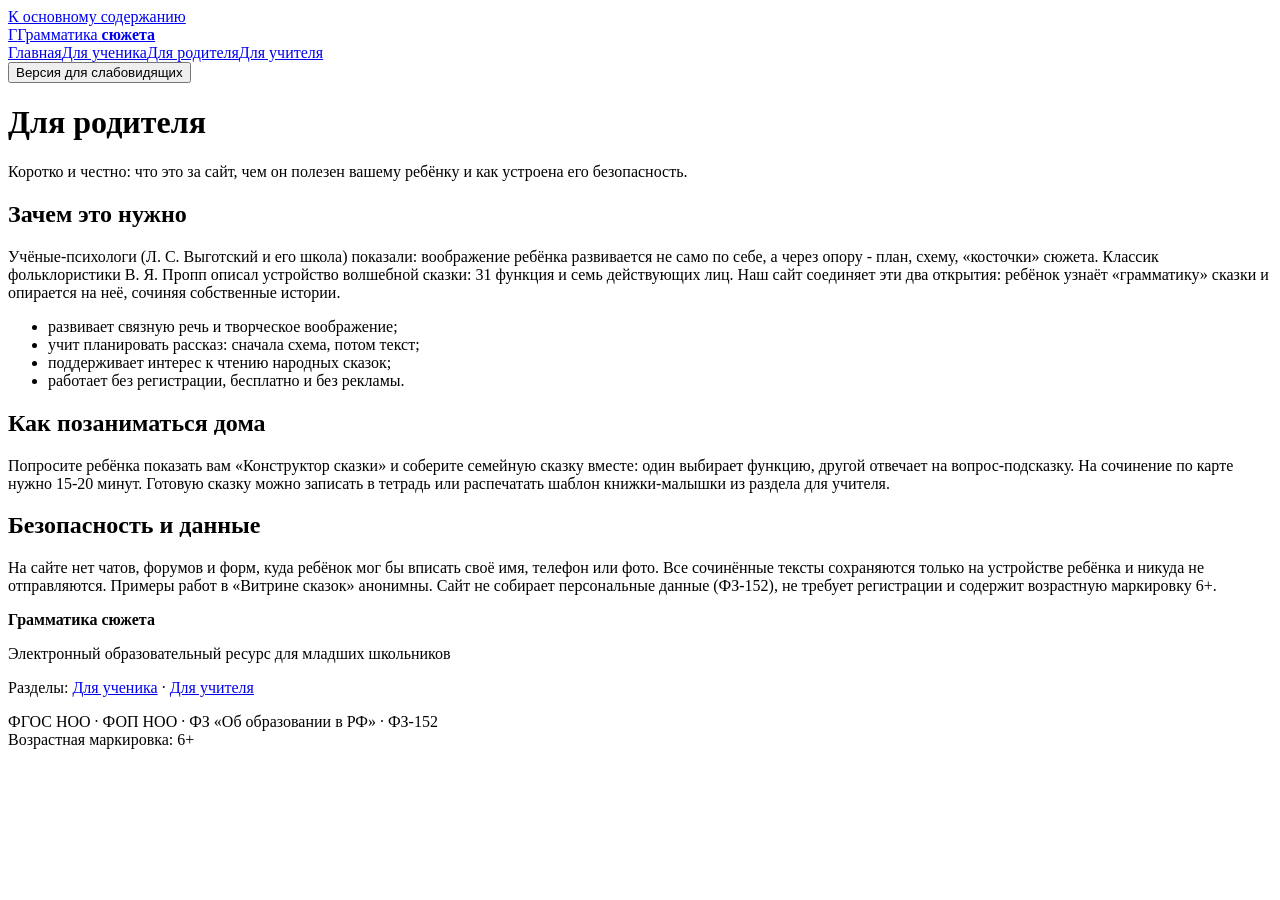
==== roditel.html @ 05c7993d "deploy: roditel.html" ====
<!DOCTYPE html>
<html lang="ru">
<head><meta charset="UTF-8"><meta name="viewport" content="width=device-width, initial-scale=1.0">
<title>Для родителя — Грамматика сюжета</title><link rel="stylesheet" href="css/style.css"></head>
<body>
<a class="skip" href="#main">К основному содержанию</a>
<header class="site-header"><div class="wrap header-row">
<a class="logo" href="index.html"><span class="logo-mark">Г</span><span class="logo-text">Грамматика<b> сюжета</b></span></a>
<nav class="main-nav" aria-label="Основная навигация">
<a href="index.html">Главная</a><a href="uchenik.html">Для ученика</a><a href="roditel.html" class="active">Для родителя</a><a href="uchitel.html">Для учителя</a>
</nav>
<button id="a11yToggle" class="btn-ghost small" type="button" aria-pressed="false">Версия для слабовидящих</button>
</div></header>
<main id="main" class="wrap">
<h1 class="page-title">Для родителя</h1>
<p class="lead">Коротко и честно: что это за сайт, чем он полезен вашему ребёнку и как устроена его безопасность.</p>
<h2>Зачем это нужно</h2>
<p>Учёные-психологи (Л. С. Выготский и его школа) показали: воображение ребёнка развивается не само по себе, а через опору - план, схему, «косточки» сюжета. Классик фольклористики В. Я. Пропп описал устройство волшебной сказки: 31 функция и семь действующих лиц. Наш сайт соединяет эти два открытия: ребёнок узнаёт «грамматику» сказки и опирается на неё, сочиняя собственные истории.</p>
<ul>
<li>развивает связную речь и творческое воображение;</li>
<li>учит планировать рассказ: сначала схема, потом текст;</li>
<li>поддерживает интерес к чтению народных сказок;</li>
<li>работает без регистрации, бесплатно и без рекламы.</li>
</ul>
<h2>Как позаниматься дома</h2>
<p>Попросите ребёнка показать вам «Конструктор сказки» и соберите семейную сказку вместе: один выбирает функцию, другой отвечает на вопрос-подсказку. На сочинение по карте нужно 15-20 минут. Готовую сказку можно записать в тетрадь или распечатать шаблон книжки-малышки из раздела для учителя.</p>
<h2>Безопасность и данные</h2>
<p>На сайте нет чатов, форумов и форм, куда ребёнок мог бы вписать своё имя, телефон или фото. Все сочинённые тексты сохраняются только на устройстве ребёнка и никуда не отправляются. Примеры работ в «Витрине сказок» анонимны. Сайт не собирает персональные данные (ФЗ-152), не требует регистрации и содержит возрастную маркировку 6+.</p>
</main>
<footer class="site-footer"><div class="wrap footer-row">
<div><p><b>Грамматика сюжета</b></p><p>Электронный образовательный ресурс для младших школьников</p></div>
<div><p>Разделы: <a href="uchenik.html">Для ученика</a> · <a href="uchitel.html">Для учителя</a></p></div>
<div><p>ФГОС НОО · ФОП НОО · ФЗ «Об образовании в РФ» · ФЗ-152<br>Возрастная маркировка: 6+</p></div>
</div></footer>
<script src="js/app.js"></script>
<script src="js/hero.js"></script>
</body>
</html>
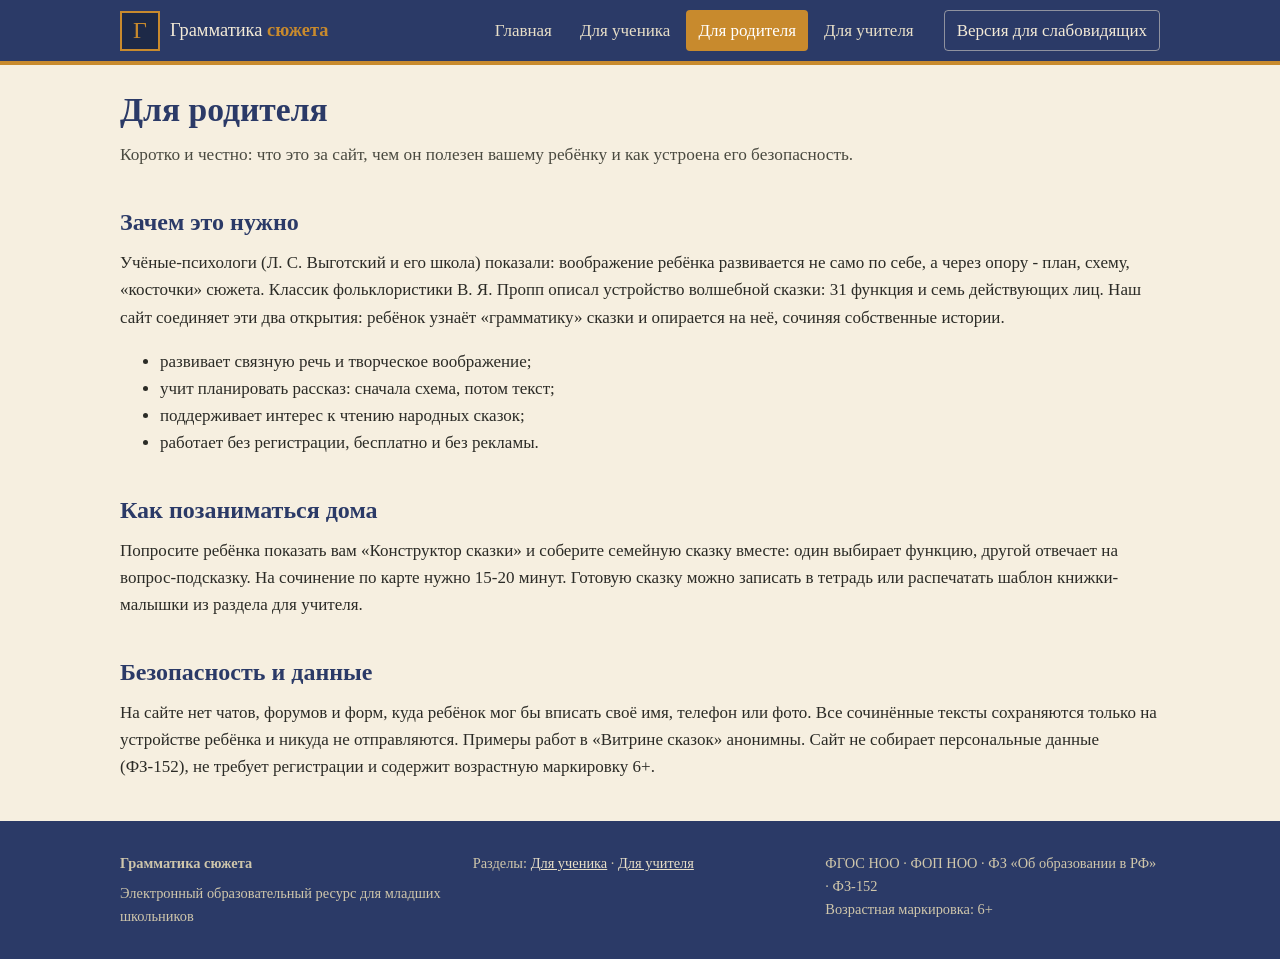
==== commit 0c8e9e11: "style: средние тире вместо длинных" ====
--- a/roditel.html
+++ b/roditel.html
@@ -1,7 +1,7 @@
 <!DOCTYPE html>
 <html lang="ru">
 <head><meta charset="UTF-8"><meta name="viewport" content="width=device-width, initial-scale=1.0">
-<title>Для родителя — Грамматика сюжета</title><link rel="stylesheet" href="css/style.css"></head>
+<title>Для родителя – Грамматика сюжета</title><link rel="stylesheet" href="css/style.css"></head>
 <body>
 <a class="skip" href="#main">К основному содержанию</a>
 <header class="site-header"><div class="wrap header-row">
--- a/css/style.css
+++ b/css/style.css
@@ -0,0 +1,193 @@
+:root{
+  --paper:#f6efe0; --paper2:#efe4cc; --ink:#2b2b26; --navy:#2b3a67; --navy2:#1d2947;
+  --ochre:#c88a2d; --ochre2:#a8721f; --red:#8e3b2f; --green:#4e6b48; --line:#d8c9a6;
+  --card:#fffaf0; --shadow:0 2px 10px rgba(43,58,103,.10);
+}
+*{box-sizing:border-box}
+html{scroll-behavior:smooth}
+body{margin:0;background:var(--paper);color:var(--ink);font:17px/1.6 Georgia,'Times New Roman',serif}
+.wrap{max-width:1080px;margin:0 auto;padding:0 20px}
+h1,h2,h3,h4{font-family:'Palatino Linotype',Palatino,Georgia,serif;color:var(--navy);line-height:1.25}
+h1{font-size:2.1rem;margin:.3em 0} h2{font-size:1.5rem;margin:1.6em 0 .5em} h3{font-size:1.2rem;margin:1.2em 0 .4em}
+p{margin:.5em 0}
+a{color:var(--navy)}
+.skip{position:absolute;left:-999px;top:0;background:var(--navy);color:#fff;padding:8px 14px;z-index:99}
+.skip:focus{left:8px;top:8px}
+.site-header{background:var(--navy);color:#f3ead7;border-bottom:4px solid var(--ochre)}
+.header-row{display:flex;align-items:center;gap:18px;flex-wrap:wrap;padding:10px 20px}
+.logo{display:flex;align-items:center;gap:10px;color:#f3ead7;text-decoration:none;font-size:1.15rem}
+.logo-mark{display:inline-flex;align-items:center;justify-content:center;width:40px;height:40px;border:2px solid var(--ochre);color:var(--ochre);font-size:1.5rem;font-family:'Palatino Linotype',serif;background:var(--navy2)}
+.logo-text b{color:var(--ochre);font-weight:600}
+.main-nav{display:flex;gap:4px;flex-wrap:wrap;margin-left:auto}
+.main-nav a{color:#e8dfc8;text-decoration:none;padding:7px 12px;border-radius:4px}
+.main-nav a:hover{background:rgba(255,255,255,.12)}
+.main-nav a.active{background:var(--ochre);color:#fff}
+.btn-ghost{background:transparent;border:1px solid rgba(243,234,215,.5);color:#f3ead7;padding:6px 12px;border-radius:4px;cursor:pointer;font:inherit}
+.btn-ghost:hover{background:rgba(255,255,255,.12)}
+.btn{display:inline-block;background:var(--ochre);color:#fff;border:none;padding:9px 18px;border-radius:4px;cursor:pointer;font:inherit;text-decoration:none}
+.btn:hover{background:var(--ochre2)}
+.btn-outline{display:inline-block;background:transparent;border:1.5px solid var(--navy);color:var(--navy);padding:8px 16px;border-radius:4px;cursor:pointer;font:inherit}
+.btn-outline:hover{background:var(--navy);color:#fff}
+.btn.small{padding:5px 10px;font-size:.85rem}
+.page-title{margin-top:24px}
+.lead{font-size:1.08rem;color:#4a4a40;max-width:52em}
+.hero{display:grid;grid-template-columns:1.4fr 1fr;gap:26px;align-items:center;padding:34px 0 10px}
+.hero h1{font-size:2.3rem}
+.hero .subtitle{color:var(--ochre2);font-style:italic;font-size:1.1rem}
+.door{display:block;background:var(--card);border:1px solid var(--line);border-left:5px solid var(--ochre);border-radius:6px;padding:18px 20px;text-decoration:none;color:var(--ink);box-shadow:var(--shadow);transition:transform .15s ease}
+.door:hover{transform:translateY(-2px)}
+.door h3{margin:0 0 6px;color:var(--navy)}
+.door p{margin:0;color:#55534a;font-size:.95rem}
+.doors{display:grid;grid-template-columns:repeat(3,1fr);gap:16px;margin:26px 0}
+.tabs{display:flex;gap:8px;flex-wrap:wrap;margin:18px 0}
+.tab{background:var(--paper2);border:1px solid var(--line);border-bottom:none;padding:9px 16px;border-radius:6px 6px 0 0;cursor:pointer;font:inherit;color:var(--navy)}
+.tab.active{background:var(--card);font-weight:bold;border-color:var(--ochre)}
+.tabpanel{background:var(--card);border:1px solid var(--line);border-radius:0 6px 6px 6px;padding:22px 26px;box-shadow:var(--shadow)}
+.tabpanel[hidden]{display:none}
+.cards{display:grid;grid-template-columns:repeat(auto-fill,minmax(250px,1fr));gap:14px;margin:14px 0}
+.fcard{background:var(--paper);border:1px solid var(--line);border-radius:6px;padding:12px 14px;position:relative}
+.fcard .num{position:absolute;top:-10px;left:12px;background:var(--navy);color:#fff;border-radius:50%;width:26px;height:26px;display:flex;align-items:center;justify-content:center;font-size:.8rem}
+.fcard h4{margin:6px 0 4px;font-size:1rem}
+.fcard p{margin:0;font-size:.88rem;color:#55534a}
+.task{background:var(--paper);border:1px solid var(--line);border-radius:6px;padding:18px 20px;margin:16px 0}
+.task h3{margin-top:0}
+.task .hint{font-size:.88rem;color:#77746a;font-style:italic}
+.feedback{margin-top:10px;padding:8px 12px;border-radius:4px;display:none}
+.feedback.ok{display:block;background:#e7efe4;color:var(--green);border:1px solid #bcd3b4}
+.feedback.bad{display:block;background:#f3e2de;color:var(--red);border:1px solid #dcb8b0}
+.chip{display:inline-block;background:var(--card);border:1.5px solid var(--navy);border-radius:20px;padding:6px 14px;margin:4px;cursor:pointer;font:inherit;font-size:.95rem}
+.chip:hover{background:#eef0f7}
+.chip.used{opacity:.35;pointer-events:none}
+.chip.correct{background:var(--green);border-color:var(--green);color:#fff}
+.chip.wrong{background:var(--red);border-color:var(--red);color:#fff}
+.order-slot{min-height:46px;border:1.5px dashed var(--line);border-radius:4px;margin:6px 0;padding:8px 10px;background:#fbf6ea;display:flex;align-items:center;gap:8px}
+.order-slot .slot-num{background:var(--navy);color:#fff;border-radius:4px;min-width:26px;height:26px;display:inline-flex;align-items:center;justify-content:center;font-size:.8rem}
+select,input[type=text],textarea{font:inherit;padding:8px 10px;border:1px solid var(--line);border-radius:4px;background:#fff;width:100%;max-width:560px}
+textarea{min-height:120px}
+.quiz-q{margin:16px 0}
+.quiz-q p{font-weight:bold}
+.quiz-opt{display:block;margin:4px 0}
+.story-map{counter-reset:step;margin:10px 0;padding-left:0;list-style:none}
+.story-map li{counter-increment:step;position:relative;padding:8px 0 8px 46px;border-left:2px solid var(--ochre);margin-left:14px}
+.story-map li::before{content:counter(step);position:absolute;left:-14px;top:8px;width:26px;height:26px;background:var(--ochre);color:#fff;border-radius:50%;display:flex;align-items:center;justify-content:center;font-size:.85rem}
+.aud{border:none;background:none;cursor:pointer;font-size:.9rem;color:var(--navy);text-decoration:underline;padding:0}
+.progress-path{background:var(--navy2);color:#e8dfc8;border-radius:6px;padding:14px 18px;margin:16px 0;display:flex;align-items:center;gap:14px;flex-wrap:wrap}
+.progress-path b{color:var(--ochre)}
+.progress-bar{flex:1;min-width:160px;height:12px;background:rgba(255,255,255,.15);border-radius:6px;overflow:hidden}
+.progress-bar i{display:block;height:100%;background:var(--ochre);width:0;transition:width .4s}
+.match-row{display:flex;gap:10px;align-items:center;flex-wrap:wrap;margin:8px 0}
+.match-row .label{min-width:220px}
+.note{border-left:4px solid var(--ochre);background:var(--paper2);padding:12px 16px;border-radius:0 6px 6px 0;margin:14px 0}
+.note b{color:var(--navy)}
+footer.site-footer{margin-top:40px;background:var(--navy);color:#cfc6ab;padding:24px 0;font-size:.9rem}
+.footer-row{display:grid;grid-template-columns:repeat(3,1fr);gap:18px}
+footer a{color:#e8dfc8}
+/* Версия для слабовидящих */
+body.a11y{background:#fff;color:#000;font-size:1.35em;line-height:1.8}
+body.a11y .site-header,body.a11y footer.site-footer{background:#000;color:#fff}
+body.a11y h1,body.a11y h2,body.a11y h3,body.a11y h4{color:#000}
+body.a11y .tabpanel,body.a11y .task,body.a11y .fcard,body.a11y .door,body.a11y .note{background:#fff;border:2px solid #000}
+body.a11y .tab{background:#fff;border:2px solid #000;color:#000}
+body.a11y .tab.active{background:#000;color:#fff;font-weight:normal}
+body.a11y .main-nav a{color:#fff}
+body.a11y .btn{background:#000;border:2px solid #000}
+body.a11y img{filter:grayscale(1)}
+@media(max-width:820px){.hero{grid-template-columns:1fr}.doors{grid-template-columns:1fr}.footer-row{grid-template-columns:1fr}.header-row{gap:10px}}
+@media print{.site-header,.site-footer,.tabs,.btn,.progress-path{display:none}}
+
+/* Кнопка прослушивания */
+.speech-btn{background:none;border:1px solid var(--line);border-radius:8px;padding:2px 10px;cursor:pointer;font-size:.85em;color:var(--navy)}
+.speech-btn:hover{background:var(--card)}
+.speech-btn[aria-pressed="true"]{background:var(--ochre);color:#fff;border-color:var(--ochre)}
+
+/* Путь героя */
+.hero-path{display:flex;flex-wrap:wrap;gap:6px;margin:10px 0}
+.hero-path .step{width:34px;height:34px;border-radius:50%;display:flex;align-items:center;justify-content:center;font-size:.75em;border:2px solid var(--line);background:var(--card);color:#b7ab8f;font-family:sans-serif}
+.hero-path .step.done{border-color:var(--ochre);background:var(--ochre);color:#fff}
+
+/* Отрывки и выборы */
+.excerpt{background:var(--card);border-left:4px solid var(--ochre);padding:10px 14px;margin:8px 0;font-style:italic}
+.excerpt .who{display:block;font-style:normal;font-size:.85em;color:#7a7154}
+.task select,.task input[type=text]{font:inherit;padding:6px 8px;border:1px solid var(--line);border-radius:8px;background:#fff;max-width:100%}
+.task .row{margin:6px 0}
+.score{font-family:sans-serif;font-size:.95em;color:var(--navy);margin-top:8px}
+.restart{margin-left:10px}
+
+/* Кубики */
+.dice-row{display:flex;gap:16px;flex-wrap:wrap;margin:10px 0}
+.dice{flex:1 1 180px;background:var(--card);border:2px solid var(--navy);border-radius:14px;padding:12px;text-align:center;min-height:96px;display:flex;flex-direction:column;justify-content:center}
+.dice .d-label{font-size:.8em;text-transform:uppercase;letter-spacing:.08em;color:#7a7154;font-family:sans-serif}
+.dice .d-value{font-size:1.15em;color:var(--navy);font-weight:bold;margin-top:4px}
+.dice.thrown{animation:shake .4s}
+@keyframes shake{25%{transform:rotate(-2deg)}75%{transform:rotate(2deg)}}
+
+/* Конструктор сказки */
+.builder-line{display:flex;align-items:center;gap:10px;margin:8px 0;padding:8px 10px;background:var(--card);border:1px solid var(--line);border-radius:10px}
+.builder-line .b-num{width:30px;height:30px;border-radius:50%;background:var(--navy);color:#fff;display:flex;align-items:center;justify-content:center;font-family:sans-serif;font-size:.8em;flex:none}
+.builder-line select{flex:1}
+.builder-line .b-help{font-size:.85em;color:#7a7154}
+.builder-out{background:var(--card);border:2px dashed var(--ochre);border-radius:12px;padding:14px;margin-top:12px}
+textarea.tale{width:100%;min-height:180px;font:inherit;padding:10px;border:1px solid var(--line);border-radius:10px;background:#fff}
+.task .btn{margin-top:8px}
+.cubes{display:flex;gap:12px;flex-wrap:wrap;margin:10px 0}
+.cube{flex:1 1 150px;background:var(--card);border:2px solid var(--navy);border-radius:14px;padding:14px;text-align:center;min-height:80px;display:flex;align-items:center;justify-content:center;font-weight:bold}
+.constructor .step{display:flex;gap:10px;align-items:flex-start;margin:8px 0;padding:10px;border:1px solid var(--line);border-radius:10px;background:var(--card)}
+.constructor .step .num{min-width:30px;height:30px;border-radius:50%;background:var(--navy);color:#fff;display:flex;align-items:center;justify-content:center;font-family:sans-serif;font-size:.85em}
+.constructor textarea{flex:1}
+details.func-card{border:1px solid var(--line);border-radius:10px;background:var(--card);margin:6px 0;padding:8px 12px}
+details.func-card summary{cursor:pointer;font-weight:bold;color:var(--navy)}
+details.func-card .ex{color:#5a5240;font-style:italic}
+
+/* Версия для слабовидящих */
+body.a11y{background:#fff;color:#000;font-size:20px;line-height:1.8}
+body.a11y .site-header{background:#fff;color:#000;border-bottom:3px solid #000}
+body.a11y .logo,body.a11y .main-nav a,body.a11y .main-nav a.active{color:#000;border-color:#000}
+body.a11y h1,body.a11y h2,body.a11y h3,body.a11y h4{color:#000}
+body.a11y .card,body.a11y .fcard,body.a11y .task,body.a11y details.func-card,body.a11y .excerpt{background:#fff;border-color:#000}
+body.a11y img{max-width:100%;filter:grayscale(1)}
+body.a11y .btn,body.a11y .chip,body.a11y .tab{border:2px solid #000}
+
+/* Версия для слабовидящих */
+body.a11y{background:#fff;color:#000;font-size:22px}
+body.a11y .site-header{background:#000;color:#fff;border-bottom:4px solid #000}
+body.a11y .logo-text,body.a11y .main-nav a{color:#fff}
+body.a11y h1,body.a11y h2,body.a11y h3,body.a11y h4{color:#000}
+body.a11y .fcard,details.func-card,.task,.constructor .step{background:#fff;border-color:#000}
+body.a11y .btn,body.a11y .tab.active{background:#000;color:#ffd700}
+body.a11y img{filter:contrast(1.1)}
+body.a11y .lead,body.a11y p{color:#000}
+
+
+/* Главная: шапка-герой */
+.section{padding:26px 0}
+.overline{font-family:sans-serif;font-size:.78rem;letter-spacing:.14em;text-transform:uppercase;color:var(--ochre2);margin:0}
+.hero-grid{display:grid;grid-template-columns:1.4fr .9fr;gap:30px;align-items:center}
+.accent{color:var(--ochre)}
+.hero-actions{display:flex;gap:12px;flex-wrap:wrap;margin:16px 0 20px}
+.btn.primary{background:var(--red)}
+.btn.primary:hover{background:#7a3126}
+.hero-facts{list-style:none;display:flex;flex-wrap:wrap;gap:10px 22px;margin:6px 0 0;padding:0;font-size:.95rem;color:#55534a}
+.hero-facts b{color:var(--navy);font-size:1.15rem;margin-right:4px}
+/* Книжка-обложка */
+.hero-art{display:flex;justify-content:center}
+.book{perspective:600px}
+.book-cover{width:210px;min-height:150px;background:linear-gradient(160deg,var(--paper2),#e6d5b0);border:2px solid var(--ochre);border-radius:4px 10px 10px 4px;box-shadow:var(--shadow),inset 6px 0 0 rgba(168,114,31,.25);padding:18px 18px 16px 26px;display:flex;flex-wrap:wrap;align-items:baseline;column-gap:6px;transform:rotate(-1.5deg)}
+.book-cover .book-title{margin:0;font-style:italic;color:var(--red);text-align:left}
+.book-cover .book-title::first-letter{float:left;font-size:2.5em;line-height:.85;padding:2px 6px 0 0;font-style:normal;font-family:'Palatino Linotype',serif}
+.book-cover p{margin:0;font-style:italic;color:#6b5c3f;font-size:.95rem;max-width:120px}
+/* Карточки «Три дороги» */
+.cards .card{display:block;background:var(--card);border:1px solid var(--line);border-radius:8px;padding:18px 20px;text-decoration:none;color:var(--ink);box-shadow:var(--shadow);transition:transform .15s ease}
+.cards .card:hover{transform:translateY(-3px)}
+.card-emoji{font-size:1.6rem}
+.cards .card h3{margin:.3em 0 .2em;color:var(--navy)}
+.cards .card p{font-size:.92rem;color:#55534a;margin:.2em 0 .6em}
+.card-link{color:var(--ochre2);font-weight:bold;font-size:.9rem}
+.cards.three{grid-template-columns:repeat(3,1fr)}
+@media(max-width:820px){.hero-grid{grid-template-columns:1fr}.cards.three{grid-template-columns:1fr}}
+/* Слабовидящим: новые блоки */
+body.a11y .hero-facts b{color:#000}
+body.a11y .book-cover{background:#fff;border-color:#000;box-shadow:none}
+body.a11y .book-cover .book-title{margin:0;font-style:italic;color:var(--red);text-align:left}
+.book-cover .book-title::first-letter{float:left;font-size:2.5em;line-height:.85;padding:2px 6px 0 0;font-style:normal;font-family:'Palatino Linotype',serif}
+body.a11y .card-link,body.a11y .overline,body.a11y .accent{color:#000}
+body.a11y .cards .card,body.a11y .btn.primary{background:#fff;border:2px solid #000;color:#000}
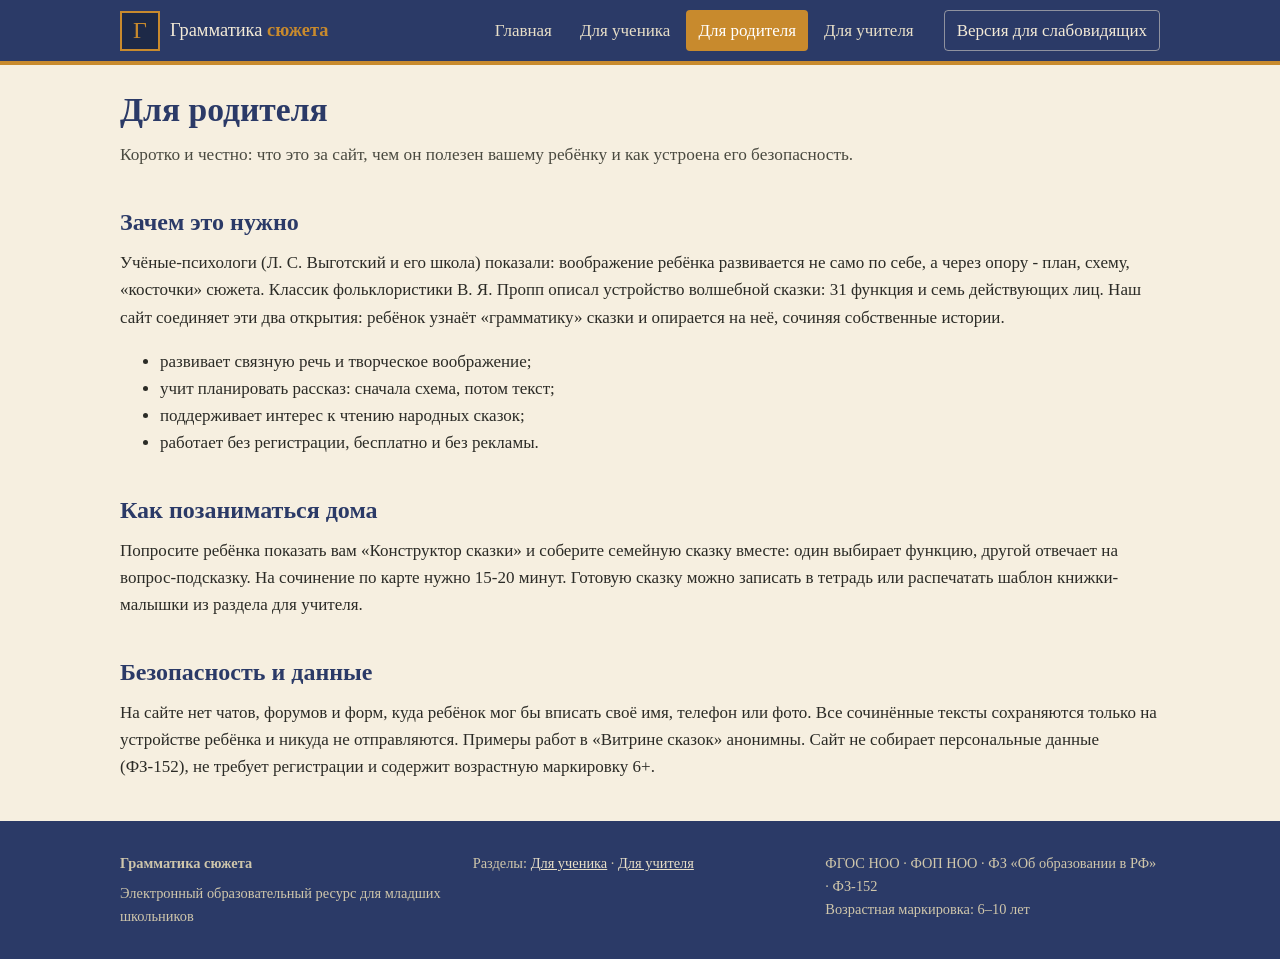
==== commit 7cff3d80: "uchenik: полная теория, 31 функция, картины, читалка" ====
--- a/roditel.html
+++ b/roditel.html
@@ -30,7 +30,7 @@
 <footer class="site-footer"><div class="wrap footer-row">
 <div><p><b>Грамматика сюжета</b></p><p>Электронный образовательный ресурс для младших школьников</p></div>
 <div><p>Разделы: <a href="uchenik.html">Для ученика</a> · <a href="uchitel.html">Для учителя</a></p></div>
-<div><p>ФГОС НОО · ФОП НОО · ФЗ «Об образовании в РФ» · ФЗ-152<br>Возрастная маркировка: 6+</p></div>
+<div><p>ФГОС НОО · ФОП НОО · ФЗ «Об образовании в РФ» · ФЗ-152<br>Возрастная маркировка: 6–10 лет</p></div>
 </div></footer>
 <script src="js/app.js"></script>
 <script src="js/hero.js"></script>
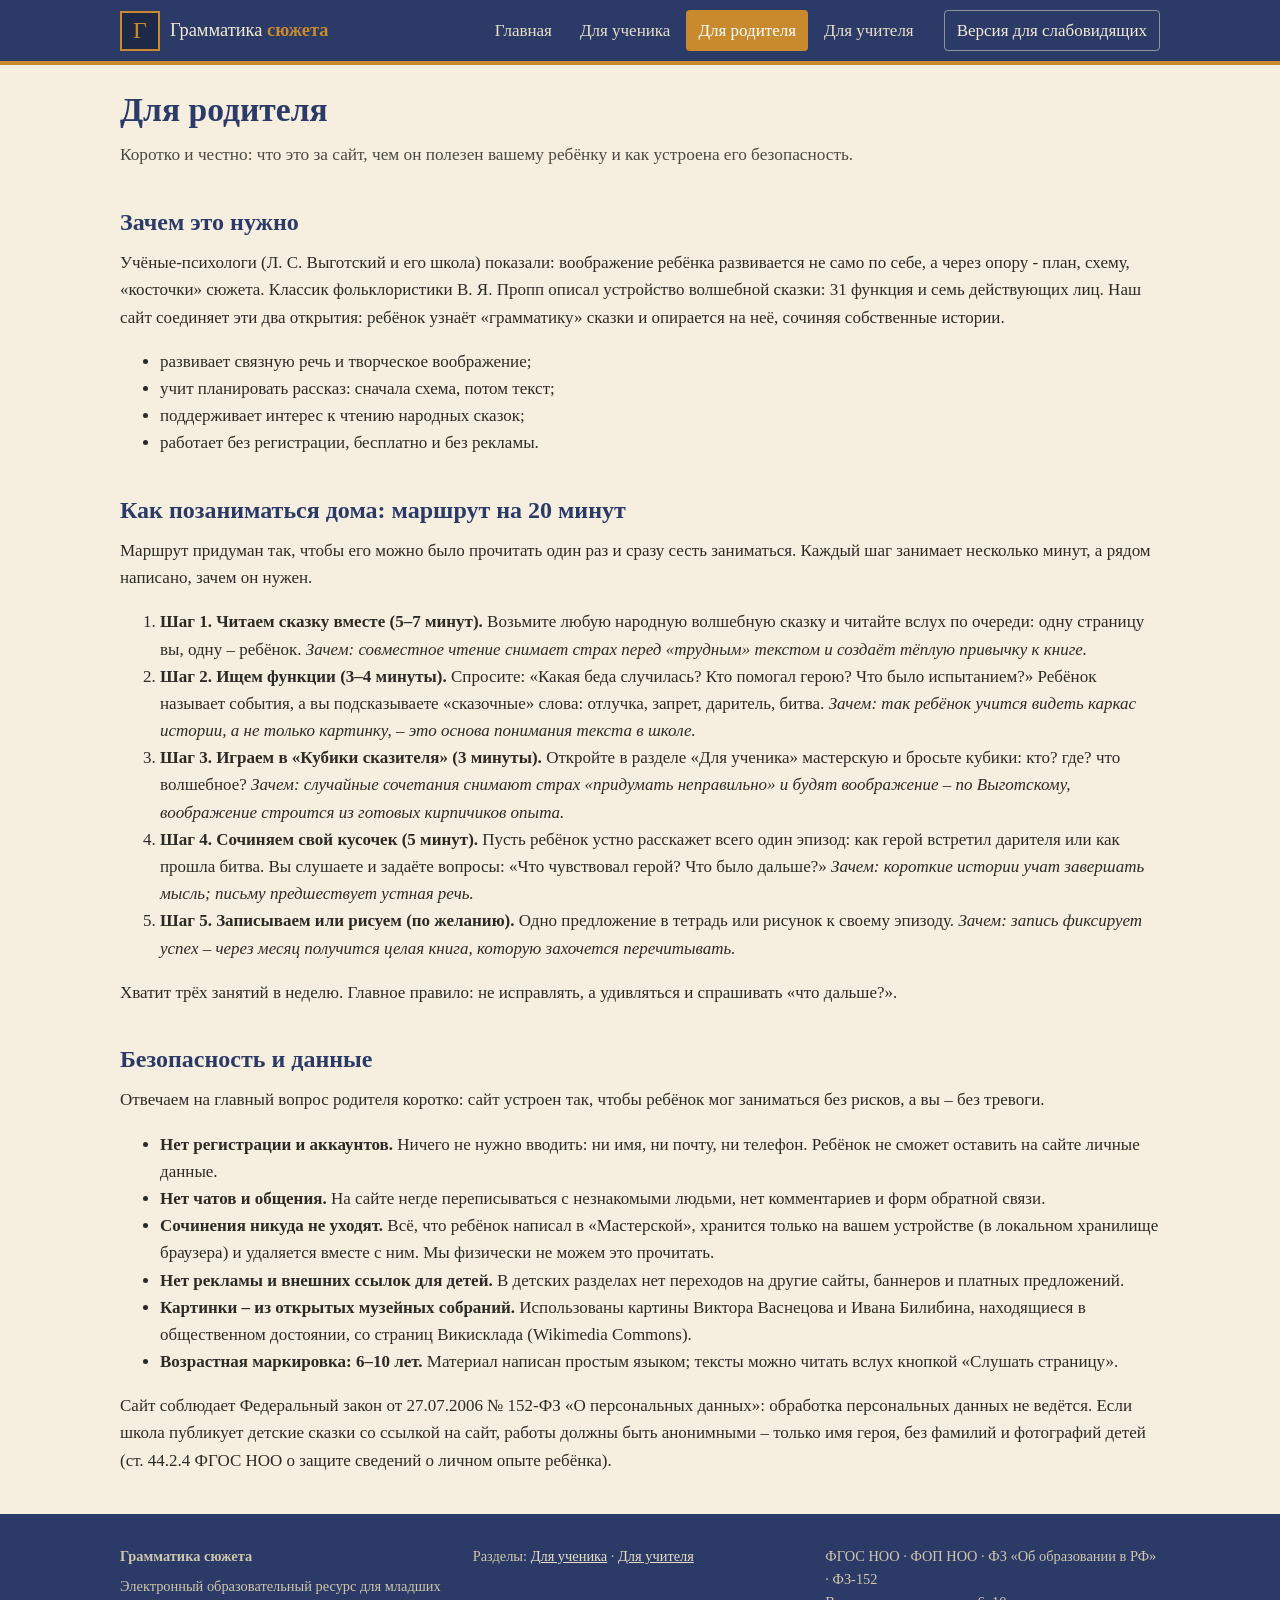
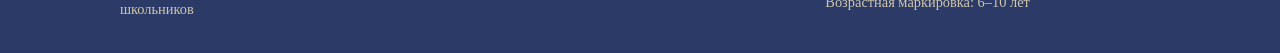
==== commit a99ae393: "content: мастерская, родителям, учителям + КТП" ====
--- a/roditel.html
+++ b/roditel.html
@@ -22,10 +22,27 @@
 <li>поддерживает интерес к чтению народных сказок;</li>
 <li>работает без регистрации, бесплатно и без рекламы.</li>
 </ul>
-<h2>Как позаниматься дома</h2>
-<p>Попросите ребёнка показать вам «Конструктор сказки» и соберите семейную сказку вместе: один выбирает функцию, другой отвечает на вопрос-подсказку. На сочинение по карте нужно 15-20 минут. Готовую сказку можно записать в тетрадь или распечатать шаблон книжки-малышки из раздела для учителя.</p>
+<h2>Как позаниматься дома: маршрут на 20 минут</h2>
+<p>Маршрут придуман так, чтобы его можно было прочитать один раз и сразу сесть заниматься. Каждый шаг занимает несколько минут, а рядом написано, зачем он нужен.</p>
+<ol class="steps-parent">
+<li><b>Шаг 1. Читаем сказку вместе (5–7 минут).</b> Возьмите любую народную волшебную сказку и читайте вслух по очереди: одну страницу вы, одну – ребёнок. <i>Зачем: совместное чтение снимает страх перед «трудным» текстом и создаёт тёплую привычку к книге.</i></li>
+<li><b>Шаг 2. Ищем функции (3–4 минуты).</b> Спросите: «Какая беда случилась? Кто помогал герою? Что было испытанием?» Ребёнок называет события, а вы подсказываете «сказочные» слова: отлучка, запрет, даритель, битва. <i>Зачем: так ребёнок учится видеть каркас истории, а не только картинку, – это основа понимания текста в школе.</i></li>
+<li><b>Шаг 3. Играем в «Кубики сказителя» (3 минуты).</b> Откройте в разделе «Для ученика» мастерскую и бросьте кубики: кто? где? что волшебное? <i>Зачем: случайные сочетания снимают страх «придумать неправильно» и будят воображение – по Выготскому, воображение строится из готовых кирпичиков опыта.</i></li>
+<li><b>Шаг 4. Сочиняем свой кусочек (5 минут).</b> Пусть ребёнок устно расскажет всего один эпизод: как герой встретил дарителя или как прошла битва. Вы слушаете и задаёте вопросы: «Что чувствовал герой? Что было дальше?» <i>Зачем: короткие истории учат завершать мысль; письму предшествует устная речь.</i></li>
+<li><b>Шаг 5. Записываем или рисуем (по желанию).</b> Одно предложение в тетрадь или рисунок к своему эпизоду. <i>Зачем: запись фиксирует успех – через месяц получится целая книга, которую захочется перечитывать.</i></li>
+</ol>
+<p>Хватит трёх занятий в неделю. Главное правило: не исправлять, а удивляться и спрашивать «что дальше?».</p>
 <h2>Безопасность и данные</h2>
-<p>На сайте нет чатов, форумов и форм, куда ребёнок мог бы вписать своё имя, телефон или фото. Все сочинённые тексты сохраняются только на устройстве ребёнка и никуда не отправляются. Примеры работ в «Витрине сказок» анонимны. Сайт не собирает персональные данные (ФЗ-152), не требует регистрации и содержит возрастную маркировку 6+.</p>
+<p>Отвечаем на главный вопрос родителя коротко: сайт устроен так, чтобы ребёнок мог заниматься без рисков, а вы – без тревоги.</p>
+<ul>
+<li><b>Нет регистрации и аккаунтов.</b> Ничего не нужно вводить: ни имя, ни почту, ни телефон. Ребёнок не сможет оставить на сайте личные данные.</li>
+<li><b>Нет чатов и общения.</b> На сайте негде переписываться с незнакомыми людьми, нет комментариев и форм обратной связи.</li>
+<li><b>Сочинения никуда не уходят.</b> Всё, что ребёнок написал в «Мастерской», хранится только на вашем устройстве (в локальном хранилище браузера) и удаляется вместе с ним. Мы физически не можем это прочитать.</li>
+<li><b>Нет рекламы и внешних ссылок для детей.</b> В детских разделах нет переходов на другие сайты, баннеров и платных предложений.</li>
+<li><b>Картинки – из открытых музейных собраний.</b> Использованы картины Виктора Васнецова и Ивана Билибина, находящиеся в общественном достоянии, со страниц Викисклада (Wikimedia Commons).</li>
+<li><b>Возрастная маркировка: 6–10 лет.</b> Материал написан простым языком; тексты можно читать вслух кнопкой «Слушать страницу».</li>
+</ul>
+<p>Сайт соблюдает Федеральный закон от 27.07.2006 № 152-ФЗ «О персональных данных»: обработка персональных данных не ведётся. Если школа публикует детские сказки со ссылкой на сайт, работы должны быть анонимными – только имя героя, без фамилий и фотографий детей (ст. 44.2.4 ФГОС НОО о защите сведений о личном опыте ребёнка).</p>
 </main>
 <footer class="site-footer"><div class="wrap footer-row">
 <div><p><b>Грамматика сюжета</b></p><p>Электронный образовательный ресурс для младших школьников</p></div>
--- a/css/style.css
+++ b/css/style.css
@@ -191,3 +191,30 @@
 .book-cover .book-title::first-letter{float:left;font-size:2.5em;line-height:.85;padding:2px 6px 0 0;font-style:normal;font-family:'Palatino Linotype',serif}
 body.a11y .card-link,body.a11y .overline,body.a11y .accent{color:#000}
 body.a11y .cards .card,body.a11y .btn.primary{background:#fff;border:2px solid #000;color:#000}
+
+/* Раздел «Для ученика»: карточки функций, роли, картинки, читалка */
+.propp-grid{display:grid;grid-template-columns:repeat(auto-fill,minmax(250px,1fr));gap:12px;margin:16px 0}
+.pcard{background:var(--card);border:1px solid var(--line);border-radius:8px;padding:12px 14px;box-shadow:var(--shadow)}
+.pcard .phead{display:flex;align-items:center;gap:10px;margin-bottom:6px}
+.pcard .pnum{min-width:34px;height:34px;border-radius:50%;background:var(--navy);color:#fff;display:flex;align-items:center;justify-content:center;font-family:sans-serif;font-size:.8rem}
+.pcard p{margin:.3em 0;font-size:.95rem}
+.pcard .ex,.role-card .ex{color:var(--ochre2);font-style:italic;font-size:.88rem;margin:.35em 0 0}
+.role-grid{display:grid;grid-template-columns:repeat(auto-fill,minmax(240px,1fr));gap:12px;margin:16px 0}
+.role-card{background:var(--card);border:1px solid var(--line);border-left:5px solid var(--red);border-radius:8px;padding:12px 14px;box-shadow:var(--shadow)}
+.role-card b{color:var(--navy)}
+.role-card p{margin:.3em 0;font-size:.95rem}
+figure.pic{margin:20px 0;display:flex;flex-direction:column;align-items:center}
+figure.pic img{max-width:min(520px,100%);height:auto;border-radius:10px;box-shadow:var(--shadow);border:6px solid var(--card)}
+figure.pic figcaption{max-width:560px;text-align:center;font-size:.92rem;color:#55534a;margin-top:8px}
+.dict{margin:14px 0}
+.dict dt{font-weight:700;color:var(--navy);margin-top:.6em}
+.dict dd{margin:.15em 0 0 1.4em}
+.speech-wrap{display:flex;align-items:center;gap:12px;margin:14px 0;flex-wrap:wrap}
+.speech-btn{background:var(--navy);color:#fff;border:none;border-radius:20px;padding:9px 20px;font:inherit;cursor:pointer}
+.speech-btn:hover{background:var(--navy2)}
+.speech-hint{color:#7a7466;font-size:.9rem;font-style:italic}
+.reading{background:linear-gradient(transparent 30%,rgba(200,138,45,.28) 30% 90%,transparent 90%);border-radius:4px}
+.path-note{font-size:.9rem;color:#7a7466;font-style:italic;margin:4px 0 0}
+.final-note{margin-top:1.4em;font-style:italic;color:#4a4a40}
+@media (max-width:700px){.propp-grid,.role-grid{grid-template-columns:1fr 1fr}}
+@media (max-width:480px){.propp-grid,.role-grid{grid-template-columns:1fr}}
